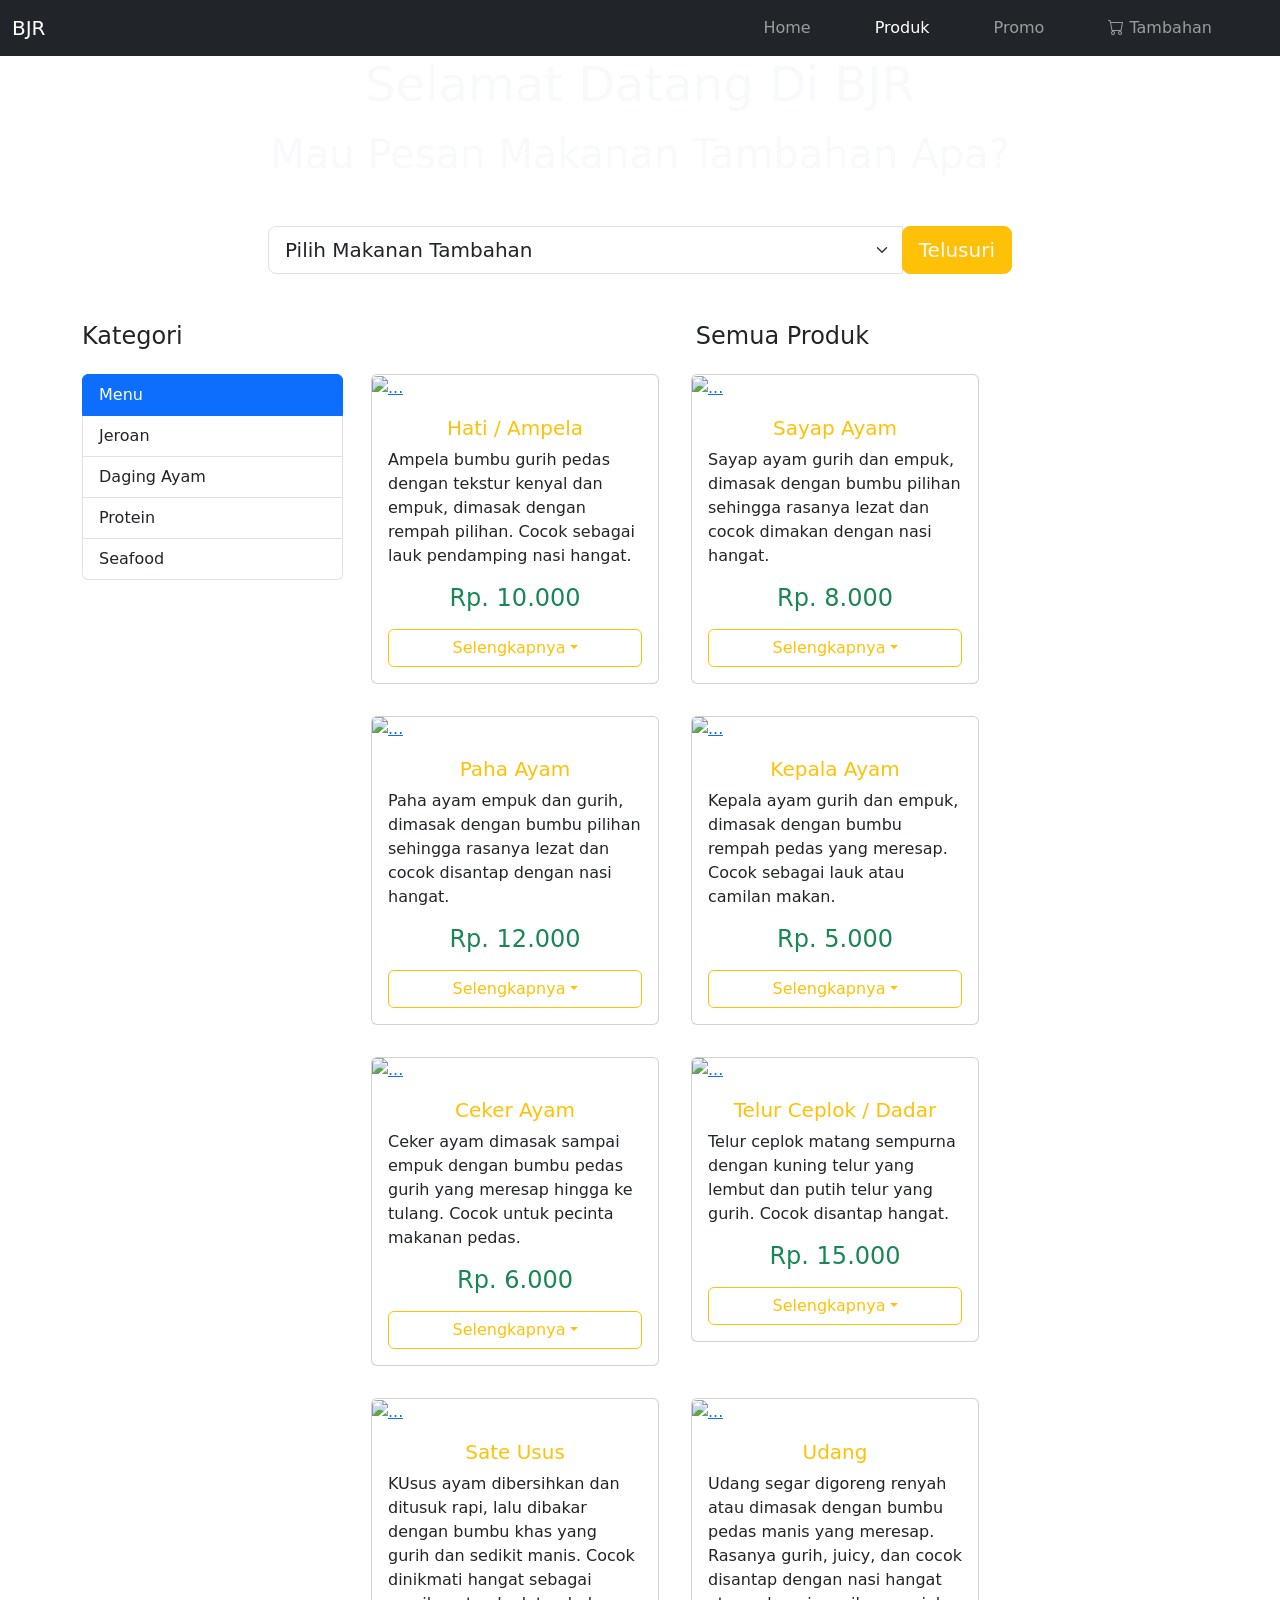
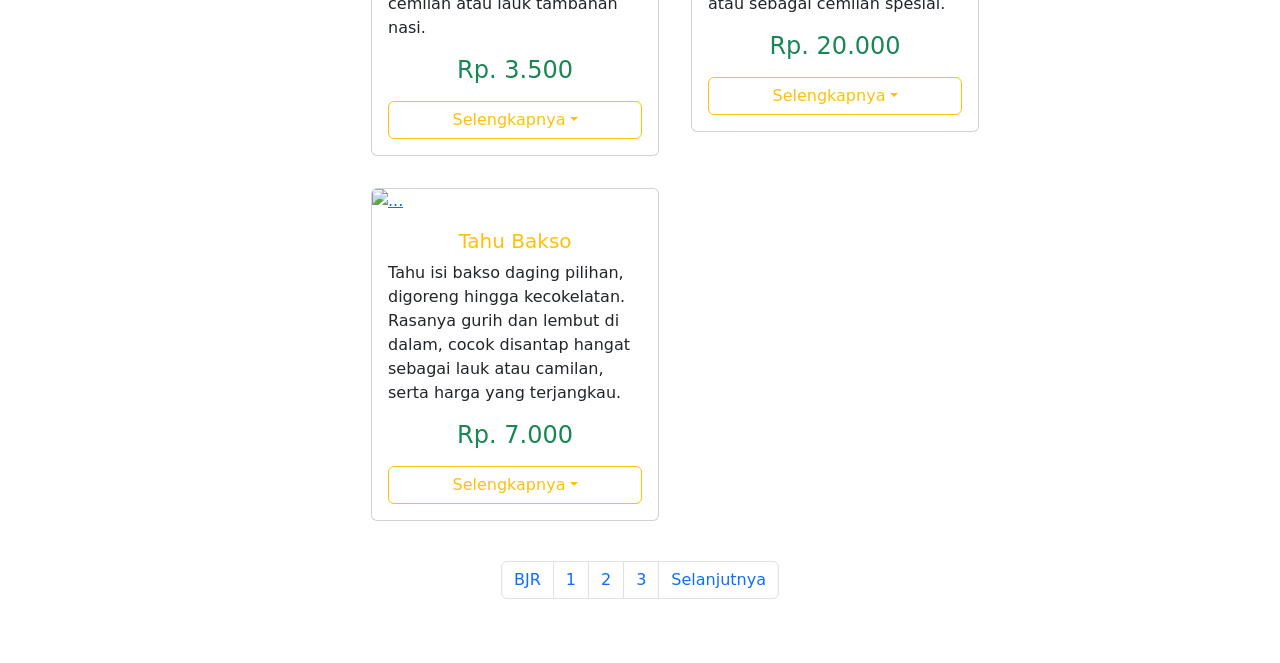
==== produk.html @ 3138ada0 "Add files via upload" ====
<!DOCTYPE html>
    <html lang="en">
    <head>
        <meta charset="UTF-8">
        <meta name="viewport" content="width=device-width, initial-scale=1.0">
        <title>Warungku Yang Sederhana</title>
        <link href="https://cdn.jsdelivr.net/npm/bootstrap@5.3.8/dist/css/bootstrap.min.css" rel="stylesheet" integrity="sha384-sRIl4kxILFvY47J16cr9ZwB07vP4J8+LH7qKQnuqkuIAvNWLzeN8tE5YBujZqJLB" crossorigin="anonymous">
        <script src="https://cdn.jsdelivr.net/npm/bootstrap@5.3.8/dist/js/bootstrap.bundle.min.js" integrity="sha384-FKyoEForCGlyvwx9Hj09JcYn3nv7wiPVlz7YYwJrWVcXK/BmnVDxM+D2scQbITxI" crossorigin="anonymous"></script>
        <link rel="stylesheet" href="https://cdn.jsdelivr.net/npm/bootstrap-icons@1.13.1/font/bootstrap-icons.min.css">
        <link rel="stylesheet" href="https://cdn.jsdelivr.net/npm/lightbox2@2.11.4/dist/css/lightbox.min.css">
        <script src="https://cdn.jsdelivr.net/npm/lightbox2@2.11.4/dist/js/lightbox-plus-jquery.min.js"></script>
        <link rel="stylesheet" href="Style.css">
    </head>

    <body>
        <nav class="navbar navbar-expand-lg navbar-dark bg-dark main-color">
            <div class="container-fluid">
                <button class="navbar-toggler" type="button" data-bs-toggle="collapse" data-bs-target="#navbarNav" aria-controls="navbarNav" aria-expanded="false" aria-label="Toggle navigation">
                <span class="navbar-toggler-icon"></span>
                </button>
                <div class="collapse navbar-collapse" id="navbarNav">
                    <a class="navbar-brand me-auto" href="#">BJR</a>
                    <ul class="navbar-nav">
                        <li class="nav-item me-5">
                        <a class="nav-link" aria-current="page" href="Frontend-Bootstrap.html">Home</a>
                        </li>
                        <li class="nav-item me-5">
                        <a class="nav-link active" href="">Produk</a>
                        </li>
                        <li class="nav-item me-5">
                        <a class="nav-link" href="">Promo</a>
                        </li>
                        <li class="nav-item me-5">
                        <a class="nav-link" href=""><i class="bi bi-cart"></i> Tambahan </a>
                        </li>
                    </ul>
                </div>
            </div>
        </nav>

        <div class="container-fluid banner align-items-center d-flex justify-content-center">
        <div class="container">
            <h1 class="text-light text-center display-5 mb-3">Selamat Datang Di BJR</h1>
            <h2 class="text-light text-center display-6 mb-4">Mau Pesan Makanan Tambahan Apa?</h2>
            <div class="col-md-8 offset-md-2">
                <div class="input-group input-group-lg mt-5">
                    <select class="form-select" id="inputGroupSelect04">
                        <option selected>Pilih Makanan Tambahan</option>
                        <option value="1">Jeroan</option>
                        <option value="2">Daging Ayam</option>
                        <option value="3">Protein</option>
                        <option value="4">Seafood</option>
                    </select>
                        <div class="input-group-append">
                            <button class="btn btn-lg btn-warning text-light" type="button">Telusuri</button>
                        </div>
                </div>
            </div>
        </div>
    </div>


    <section id="Product">
        <div class="container-fluid py-5">
        <div class="container">
        <div class="row">
            <div class="col-md-4 col-lg-3 mb-5">
                <h4 class="mb-4">Kategori</h4>
                <ul class="list-group">
                    <li class="list-group-item active" aria-current="true">Menu</li>
                    <li class="list-group-item">Jeroan</li>
                    <li class="list-group-item">Daging Ayam</li>
                    <li class="list-group-item">Protein</li>
                    <li class="list-group-item">Seafood</li>
                </ul>
            </div>

            <div class="col-md-8 col-lg-9">
                <h4 class="text-center mb-2">Semua Produk</h4>
                <div class="row">
                    <div class="card h-100 m-3 p-0" style="width: 18rem;">
                        <a href="src/img/hatipela.jfif" data-lightbox="gallery">
                            <img src="src/img/hatipela.jfif" class="card-img-top img-fluid" style="height: 250px; object-fit: cover;" alt="...">
                        </a>
                        <div class="card-body">
                            <h5 class="card-title text-center text-warning">Hati / Ampela</h5>
                            <p class="card-text">Ampela bumbu gurih pedas dengan tekstur kenyal dan empuk, dimasak dengan rempah pilihan. Cocok sebagai lauk pendamping nasi hangat.</p>
                            <h4 class="text-center text-success mb-3">Rp. 10.000</h4>

                            <div class="dropdown text-center">
                                <button class="btn btn-outline-warning dropdown-toggle w-100" type="button" data-bs-toggle="dropdown" aria-expanded="false">Selengkapnya</button>
                            
                                <ul class="dropdown-menu">
                                    <li>
                                        <a class="dropdown-item" href="Detail.html" >Lihat</a>
                                    </li>
                                    <li>
                                        <a class="dropdown-item" href="#">Pesan</a>
                                    </li>
                                </ul>
                            </div>
                        </div>
                    </div>

                    <div class="card h-100 m-3 p-0" style="width: 18rem;">
                        <a href="src/img/sayap.jfif" data-lightbox="gallery">
                            <img src="src/img/sayap.jfif" class="card-img-top img-fluid" style="height: 250px; object-fit: cover;" alt="...">
                        </a>
                        <div class="card-body">
                            <h5 class="card-title text-center text-warning">Sayap Ayam</h5>
                            <p class="card-text">Sayap ayam gurih dan empuk, dimasak dengan bumbu pilihan sehingga rasanya lezat dan cocok dimakan dengan nasi hangat.</p>
                            <h4 class="text-center text-success mb-3">Rp. 8.000</h4>
                            
                            <div class="dropdown text-center">
                                <button class="btn btn-outline-warning dropdown-toggle w-100" type="button" data-bs-toggle="dropdown" aria-expanded="false">Selengkapnya</button>
                            
                                <ul class="dropdown-menu">
                                    <li>
                                        <a class="dropdown-item" href="Detail.html" >Lihat</a>
                                    </li>
                                    <li>
                                        <a class="dropdown-item" href="#">Pesan</a>
                                    </li>
                                </ul>
                            </div>
                        </div>
                    </div>

                    <div class="card h-100 m-3 p-0" style="width: 18rem;">
                        <a href="src/img/paha 4yam.jfif" data-lightbox="gallery">
                            <img src="src/img/paha 4yam.jfif" class="card-img-top img-fluid" style="height: 250px; object-fit: cover;" alt="...">
                        </a>
                        <div class="card-body">
                            <h5 class="card-title text-center text-warning">Paha Ayam</h5>
                            <p class="card-text">Paha ayam empuk dan gurih, dimasak dengan bumbu pilihan sehingga rasanya lezat dan cocok disantap dengan nasi hangat.</p>
                            <h4 class="text-center text-success mb-3">Rp. 12.000</h4>
                            
                            <div class="dropdown text-center">
                                <button class="btn btn-outline-warning dropdown-toggle w-100" type="button" data-bs-toggle="dropdown" aria-expanded="false">Selengkapnya</button>
                            
                                <ul class="dropdown-menu">
                                    <li>
                                        <a class="dropdown-item" href="Detail.html" >Lihat</a>
                                    </li>
                                    <li>
                                        <a class="dropdown-item" href="#">Pesan</a>
                                    </li>
                                </ul>
                            </div>
                        </div>
                    </div>

                    <div class="card h-100 m-3 p-0" style="width: 18rem;">
                        <a href="src/img/kepala.jfif" data-lightbox="gallery">
                            <img src="src/img/kepala.jfif" class="card-img-top img-fluid" style="height: 250px; object-fit: cover;" alt="...">
                        </a>
                        <div class="card-body">
                            <h5 class="card-title text-center text-warning">Kepala Ayam</h5>
                            <p class="card-text">Kepala ayam gurih dan empuk, dimasak dengan bumbu rempah pedas yang meresap. Cocok sebagai lauk atau camilan makan.</p>
                            <h4 class="text-center text-success mb-3">Rp. 5.000</h4>
                            
                            <div class="dropdown text-center">
                                <button class="btn btn-outline-warning dropdown-toggle w-100" type="button" data-bs-toggle="dropdown" aria-expanded="false">Selengkapnya</button>
                            
                                <ul class="dropdown-menu">
                                    <li>
                                        <a class="dropdown-item" href="Detail.html" >Lihat</a>
                                    </li>
                                    <li>
                                        <a class="dropdown-item" href="#">Pesan</a>
                                    </li>
                                </ul>
                            </div>
                        </div>
                    </div>

                    <div class="card h-100 m-3 p-0" style="width: 18rem;">
                        <a href="src/img/ceker.jfif" data-lightbox="gallery">
                            <img src="src/img/ceker.jfif" class="card-img-top img-fluid" style="height: 250px; object-fit: cover;" alt="...">
                        </a>
                        <div class="card-body">
                            <h5 class="card-title text-center text-warning">Ceker Ayam</h5>
                            <p class="card-text">Ceker ayam dimasak sampai empuk dengan bumbu pedas gurih yang meresap hingga ke tulang. Cocok untuk pecinta makanan pedas.</p>
                            <h4 class="text-center text-success mb-3">Rp. 6.000</h4>
                            
                            <div class="dropdown text-center">
                                <button class="btn btn-outline-warning dropdown-toggle w-100" type="button" data-bs-toggle="dropdown" aria-expanded="false">Selengkapnya</button>
                            
                                <ul class="dropdown-menu">
                                    <li>
                                        <a class="dropdown-item" href="Detail.html" >Lihat</a>
                                    </li>
                                    <li>
                                        <a class="dropdown-item" href="#">Pesan</a>
                                    </li>
                                </ul>
                            </div>
                        </div>
                    </div>

                    <div class="card h-100 m-3 p-0" style="width: 18rem;">
                        <a href="src/img/telur.jfif" data-lightbox="gallery">
                            <img src="src/img/telur.jfif" class="card-img-top img-fluid" style="height: 250px; object-fit: cover;" alt="...">
                        </a>
                        <div class="card-body">
                            <h5 class="card-title text-center text-warning">Telur Ceplok / Dadar</h5>
                            <p class="card-text">Telur ceplok matang sempurna dengan kuning telur yang lembut dan putih telur yang gurih. Cocok disantap hangat.</p>
                            <h4 class="text-center text-success mb-3">Rp. 15.000</h4>
                            
                            <div class="dropdown text-center">
                                <button class="btn btn-outline-warning dropdown-toggle w-100" type="button" data-bs-toggle="dropdown" aria-expanded="false">Selengkapnya</button>
                            
                                <ul class="dropdown-menu">
                                    <li>
                                        <a class="dropdown-item" href="Detail.html" >Lihat</a>
                                    </li>
                                    <li>
                                        <a class="dropdown-item" href="#">Pesan</a>
                                    </li>
                                </ul>
                            </div>
                        </div>
                    </div>

                    <div class="card h-100 m-3 p-0" style="width: 18rem;">
                        <a href="src/img/sate.jfif" data-lightbox="gallery">
                            <img src="src/img/sate.jfif" class="card-img-top img-fluid" style="height: 250px; object-fit: cover;" alt="...">
                        </a>
                        <div class="card-body">
                            <h5 class="card-title text-center text-warning">Sate Usus</h5>
                            <p class="card-text">KUsus ayam dibersihkan dan ditusuk rapi, lalu dibakar dengan bumbu khas yang gurih dan sedikit manis. Cocok dinikmati hangat sebagai cemilan atau lauk tambahan nasi.</p>
                            <h4 class="text-center text-success mb-3">Rp. 3.500</h4>
                            
                            <div class="dropdown text-center">
                                <button class="btn btn-outline-warning dropdown-toggle w-100" type="button" data-bs-toggle="dropdown" aria-expanded="false">Selengkapnya</button>
                            
                                <ul class="dropdown-menu">
                                    <li>
                                        <a class="dropdown-item" href="Detail.html" >Lihat</a>
                                    </li>
                                    <li>
                                        <a class="dropdown-item" href="#">Pesan</a>
                                    </li>
                                </ul>
                            </div>
                        </div>
                    </div>

                    <div class="card h-100 m-3 p-0" style="width: 18rem;">
                        <a href="src/img/urang.jfif" data-lightbox="gallery">
                            <img src="src/img/urang.jfif" class="card-img-top img-fluid" style="height: 250px; object-fit: cover;" alt="...">
                        </a>
                        <div class="card-body">
                            <h5 class="card-title text-center text-warning">Udang</h5>
                            <p class="card-text">Udang segar digoreng renyah atau dimasak dengan bumbu pedas manis yang meresap. Rasanya gurih, juicy, dan cocok disantap dengan nasi hangat atau sebagai cemilan spesial.</p>
                            <h4 class="text-center text-success mb-3">Rp. 20.000</h4>
                            
                            <div class="dropdown text-center">
                                <button class="btn btn-outline-warning dropdown-toggle w-100" type="button" data-bs-toggle="dropdown" aria-expanded="false">Selengkapnya</button>
                            
                                <ul class="dropdown-menu">
                                    <li>
                                        <a class="dropdown-item" href="Detail.html" >Lihat</a>
                                    </li>
                                    <li>
                                        <a class="dropdown-item" href="#">Pesan</a>
                                    </li>
                                </ul>
                            </div>
                        </div>
                    </div>

                    <div class="card h-100 m-3 p-0" style="width: 18rem;">
                        <a href="src/img/tahu.jfif" data-lightbox="gallery">
                            <img src="src/img/tahu.jfif" class="card-img-top img-fluid" style="height: 250px; object-fit: cover;" alt="...">
                        </a>
                        <div class="card-body">
                            <h5 class="card-title text-center text-warning">Tahu Bakso</h5>
                            <p class="card-text">Tahu isi bakso daging pilihan, digoreng hingga kecokelatan. Rasanya gurih dan lembut di dalam, cocok disantap hangat sebagai lauk atau camilan, serta harga yang terjangkau.</p>
                            <h4 class="text-center text-success mb-3">Rp. 7.000</h4>
                            
                            <div class="dropdown text-center">
                                <button class="btn btn-outline-warning dropdown-toggle w-100" type="button" data-bs-toggle="dropdown" aria-expanded="false">Selengkapnya</button>
                            
                                <ul class="dropdown-menu">
                                    <li>
                                        <a class="dropdown-item" href="Detail.html" >Lihat</a>
                                    </li>
                                    <li>
                                        <a class="dropdown-item" href="#">Pesan</a>
                                    </li>
                                </ul>
                            </div>
                        </div>
                    </div> 
                </div>
            </div>

            <nav aria-label="Page navigation example">
                <ul class="pagination justify-content-center mt-4 text-center">
                    <li class="page-item">
                    <a class="page-link" href="#">BJR</a>
                    </li>

                    <li class="page-item">
                    <a class="page-link" href="#">1</a>
                    </li>

                    <li class="page-item">
                    <a class="page-link" href="#">2</a>
                    </li>

                    <li class="page-item">
                    <a class="page-link" href="#">3</a>
                    </li>

                    <li class="page-item">
                    <a class="page-link" href="#">Selanjutnya</a>
                    </li>
                </ul>
            </nav>

        </div>
        </div>
        </div>
    </section>


        <script src="/dist/js/lightbox-plus-jquery.min.js"></script>
        <script src="https://cdn.jsdelivr.net/npm/bootstrap@5.3.8/dist/js/bootstrap.bundle.min.js" integrity="sha384-FKyoEForCGlyvwx9Hj09JcYn3nv7wiPVlz7YYwJrWVcXK/BmnVDxM+D2scQbITxI" crossorigin="anonymous"></script>
    </body>
    </html>
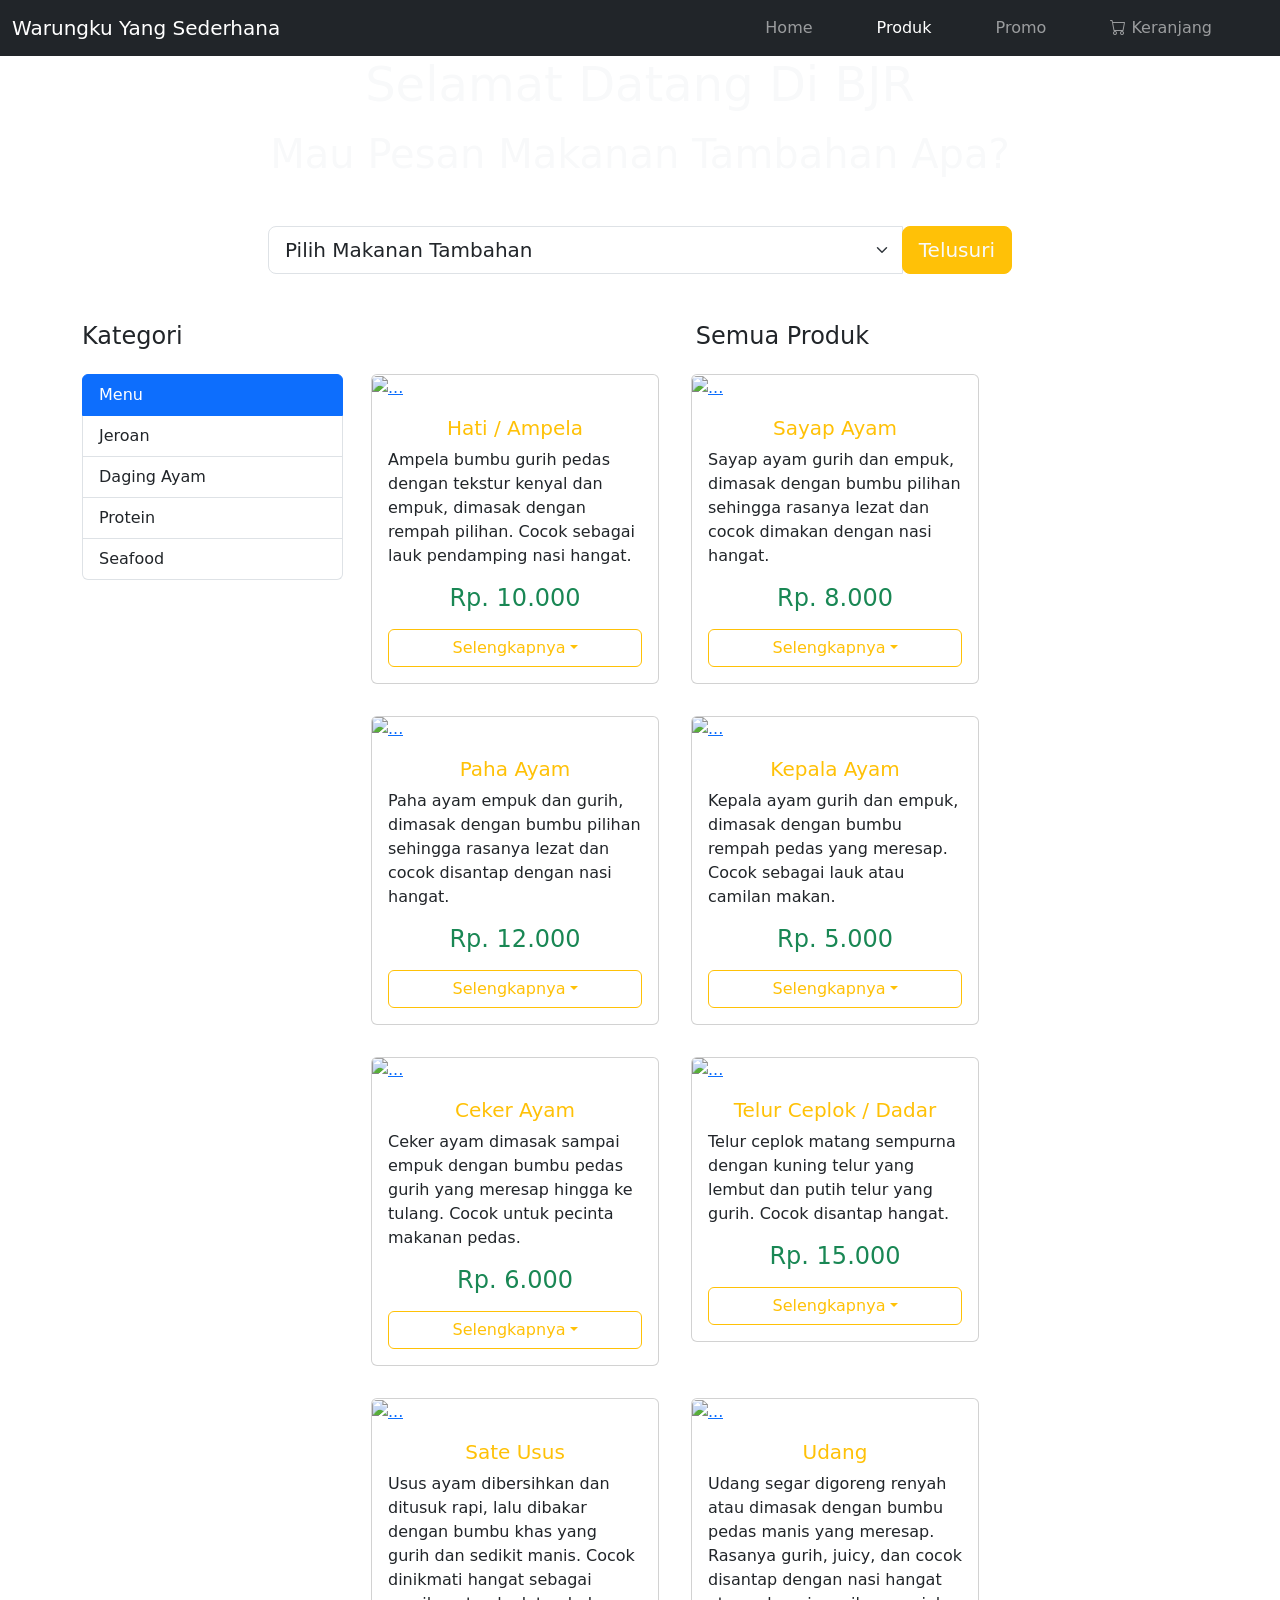
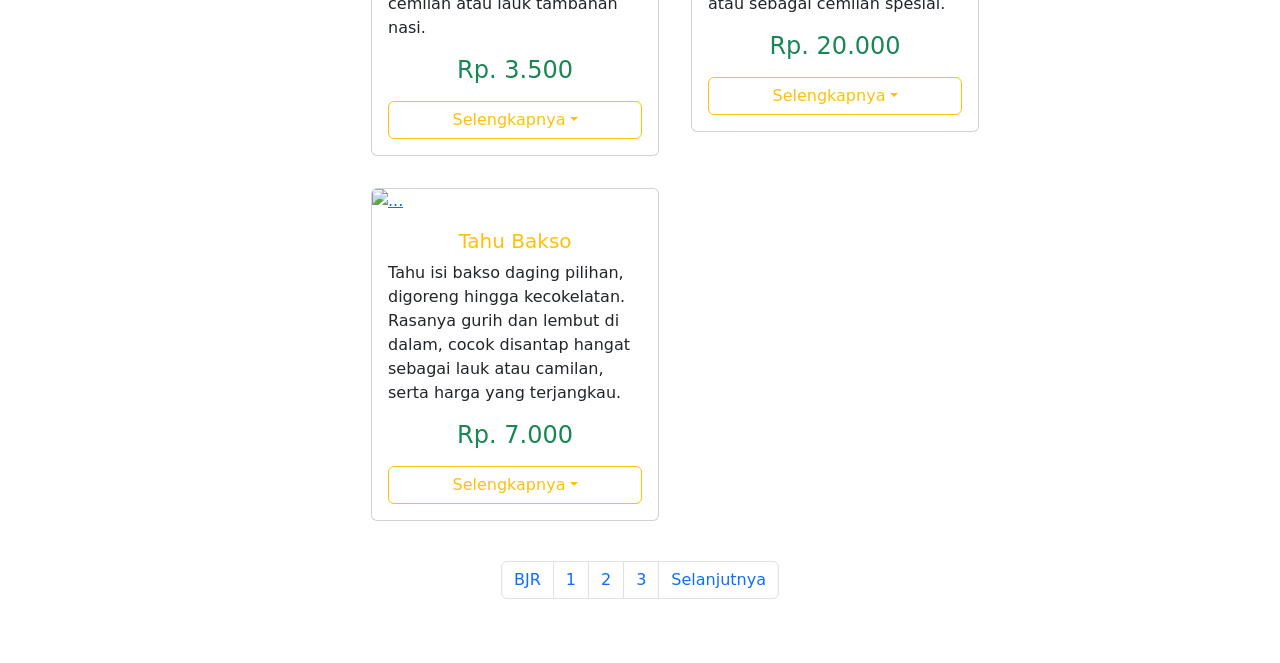
==== commit 379b00ec: "Update produk.html" ====
--- a/produk.html
+++ b/produk.html
@@ -3,7 +3,7 @@
     <head>
         <meta charset="UTF-8">
         <meta name="viewport" content="width=device-width, initial-scale=1.0">
-        <title>Warungku Yang Sederhana</title>
+        <title>produk</title>
         <link href="https://cdn.jsdelivr.net/npm/bootstrap@5.3.8/dist/css/bootstrap.min.css" rel="stylesheet" integrity="sha384-sRIl4kxILFvY47J16cr9ZwB07vP4J8+LH7qKQnuqkuIAvNWLzeN8tE5YBujZqJLB" crossorigin="anonymous">
         <script src="https://cdn.jsdelivr.net/npm/bootstrap@5.3.8/dist/js/bootstrap.bundle.min.js" integrity="sha384-FKyoEForCGlyvwx9Hj09JcYn3nv7wiPVlz7YYwJrWVcXK/BmnVDxM+D2scQbITxI" crossorigin="anonymous"></script>
         <link rel="stylesheet" href="https://cdn.jsdelivr.net/npm/bootstrap-icons@1.13.1/font/bootstrap-icons.min.css">
@@ -19,7 +19,7 @@
                 <span class="navbar-toggler-icon"></span>
                 </button>
                 <div class="collapse navbar-collapse" id="navbarNav">
-                    <a class="navbar-brand me-auto" href="#">BJR</a>
+                    <a class="navbar-brand me-auto" href="#">Warungku Yang Sederhana</a>
                     <ul class="navbar-nav">
                         <li class="nav-item me-5">
                         <a class="nav-link" aria-current="page" href="Frontend-Bootstrap.html">Home</a>
@@ -31,7 +31,7 @@
                         <a class="nav-link" href="">Promo</a>
                         </li>
                         <li class="nav-item me-5">
-                        <a class="nav-link" href=""><i class="bi bi-cart"></i> Tambahan </a>
+                        <a class="nav-link" href=""><i class="bi bi-cart"></i> Keranjang </a>
                         </li>
                     </ul>
                 </div>
@@ -175,7 +175,7 @@
                     </div>
 
                     <div class="card h-100 m-3 p-0" style="width: 18rem;">
-                        <a href="src/img/ceker.jfif" data-lightbox="gallery">
+                        <a href="c" data-lightbox="gallery">
                             <img src="src/img/ceker.jfif" class="card-img-top img-fluid" style="height: 250px; object-fit: cover;" alt="...">
                         </a>
                         <div class="card-body">
@@ -228,7 +228,7 @@
                         </a>
                         <div class="card-body">
                             <h5 class="card-title text-center text-warning">Sate Usus</h5>
-                            <p class="card-text">KUsus ayam dibersihkan dan ditusuk rapi, lalu dibakar dengan bumbu khas yang gurih dan sedikit manis. Cocok dinikmati hangat sebagai cemilan atau lauk tambahan nasi.</p>
+                            <p class="card-text">Usus ayam dibersihkan dan ditusuk rapi, lalu dibakar dengan bumbu khas yang gurih dan sedikit manis. Cocok dinikmati hangat sebagai cemilan atau lauk tambahan nasi.</p>
                             <h4 class="text-center text-success mb-3">Rp. 3.500</h4>
                             
                             <div class="dropdown text-center">
@@ -329,4 +329,4 @@
         <script src="/dist/js/lightbox-plus-jquery.min.js"></script>
         <script src="https://cdn.jsdelivr.net/npm/bootstrap@5.3.8/dist/js/bootstrap.bundle.min.js" integrity="sha384-FKyoEForCGlyvwx9Hj09JcYn3nv7wiPVlz7YYwJrWVcXK/BmnVDxM+D2scQbITxI" crossorigin="anonymous"></script>
     </body>
-    </html>+    </html>
